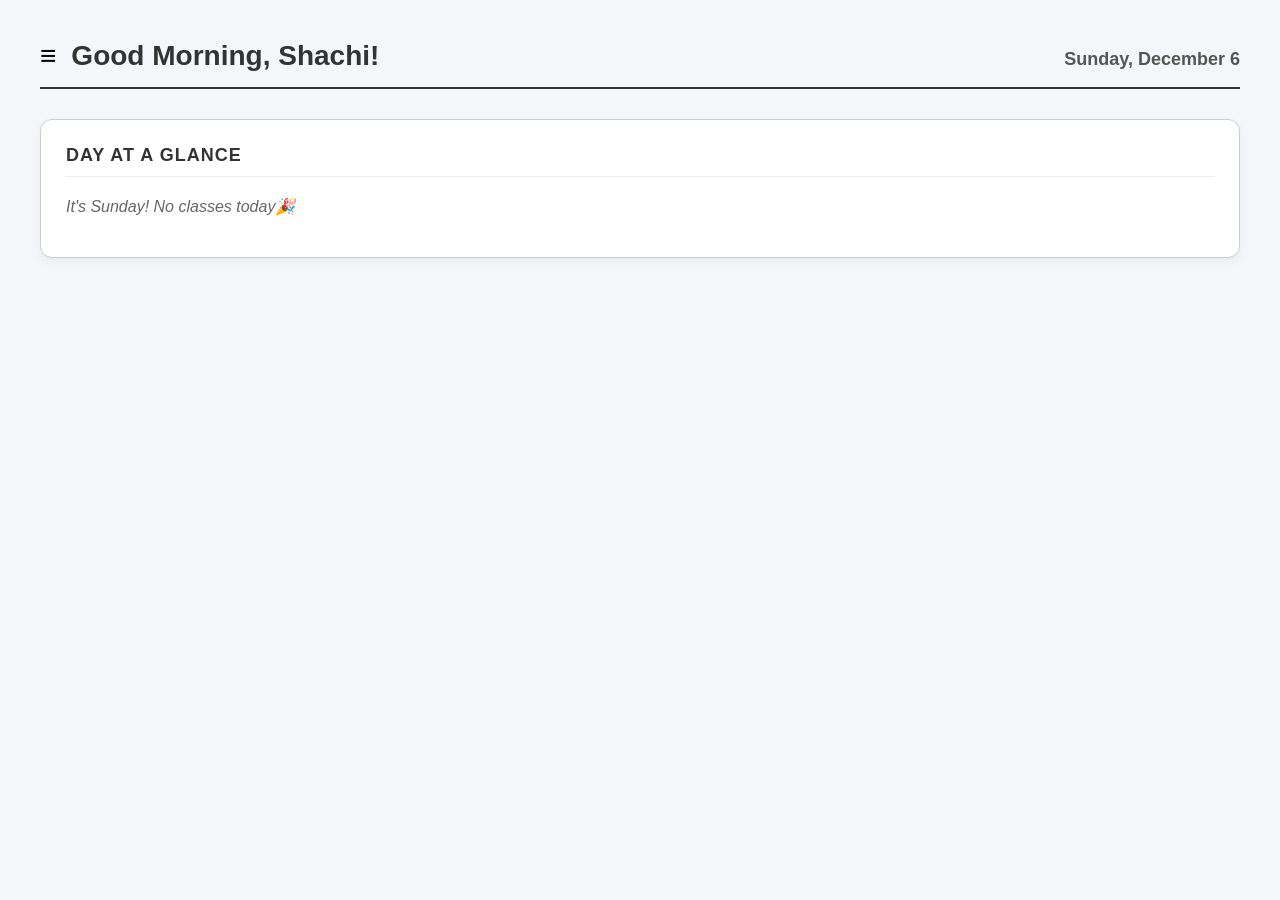
==== frontend/index.html @ 5a5233c6 "check" ====
<!DOCTYPE html>
<html lang="en">
<head>
    <meta charset="UTF-8">
    <meta name="viewport" content="width=device-width, initial-scale=1.0">
    <title>Campus Companion - Home</title>
    <style>
        /* General Reset */
        body {
            margin: 0;
            font-family: 'Segoe UI', Tahoma, Geneva, Verdana, sans-serif;
            background-color: #f4f6f9;
            display: flex;
            height: 100vh;
            overflow: hidden;
        }

        /* Sidebar Styles (Collapsible) */
        .sidebar {
            width: 250px;
            background-color: #fff;
            border-right: 1px solid #ddd;
            padding: 20px 0;
            transition: width 0.3s ease, padding 0.3s ease;
            white-space: nowrap;
            overflow: hidden;
            display: flex;
            flex-direction: column;
        }
        /* Collapsed state */
        .sidebar.collapsed {
            width: 0;
            padding: 0;
            border-right: none;
        }

        .sidebar h2 {
            text-align: center;
            color: #333;
            margin-bottom: 30px;
            font-size: 20px;
        }
        .nav-item {
            padding: 15px 25px;
            color: #555;
            cursor: pointer;
            font-weight: 500;
            text-decoration: none;
            display: block;
        }
        .nav-item.active {
            background-color: #eef2f6;
            color: #1a73e8;
            border-radius: 0 25px 25px 0;
            margin-right: 20px;
        }

        /* Main Content */
        .main-content {
            flex-grow: 1;
            padding: 40px;
            overflow-y: auto;
            transition: margin-left 0.3s ease;
        }

        /* Header Area */
        .header-section {
            display: flex;
            justify-content: space-between;
            align-items: baseline;
            border-bottom: 2px solid #333;
            padding-bottom: 15px;
            margin-bottom: 30px;
        }
        .greeting-container {
            display: flex;
            align-items: center;
            gap: 15px;
        }
        .menu-icon {
            font-size: 28px;
            cursor: pointer;
            user-select: none;
        }
        .header-section h1 {
            margin: 0;
            color: #333;
            font-size: 28px;
        }
        .date-display {
            font-size: 18px;
            color: #555;
            font-weight: 600;
        }

        /* Day At A Glance Card */
        .glance-card {
            background-color: #fff;
            border: 1px solid #ccc;
            border-radius: 12px;
            padding: 25px;
            box-shadow: 0 4px 10px rgba(0,0,0,0.05);
        }
        .glance-card h3 {
            margin-top: 0;
            margin-bottom: 20px;
            color: #333;
            font-size: 18px;
            text-transform: uppercase;
            letter-spacing: 1px;
            border-bottom: 1px solid #eee;
            padding-bottom: 10px;
        }

        /* Dynamic Class Items */
        .class-item {
            background-color: #f1f4f9;
            border-radius: 8px;
            padding: 20px;
            margin-bottom: 15px;
            display: flex;
            flex-direction: column;
            gap: 10px;
        }
        .class-title {
            font-size: 18px;
            font-weight: bold;
            color: #333;
            margin: 0;
        }
        .class-prof {
            font-size: 14px;
            color: #555;
            margin: 0;
        }
        .button-group {
            display: flex;
            gap: 10px;
            margin-top: 5px;
        }
        .action-btn {
            background-color: #fff;
            border: 1px solid #333;
            padding: 8px 16px;
            border-radius: 5px;
            cursor: pointer;
            font-weight: 600;
            font-size: 13px;
            transition: 0.2s;
        }
        .action-btn:hover {
            background-color: #333;
            color: #fff;
        }
        .no-classes {
            color: #666;
            font-size: 16px;
            font-style: italic;
        }
    </style>
</head>
<body>

    <div class="sidebar collapsed" id="sidebar">
        <h2>🎓 HOME</h2>
        
        <a href="index.html" class="nav-item active">Dashboard</a> 
        <a href="timetable.html" class="nav-item">Timetable</a> 
        <a href="syllabus.html" class="nav-item">Syllabus</a>
        <a href="#" class="nav-item">Announcements</a>
        <a href="#" class="nav-item">Assignments tracker</a>
        <a href="#" class="nav-item">Academic calendar</a>
        <a href="#" class="nav-item">Resources</a>
    </div>

    <div class="main-content">
        
        <div class="header-section">
            <div class="greeting-container">
                <i class="menu-icon" onclick="toggleSidebar()">≡</i>
                <h1 id="greeting">Good Morning, Shachi!</h1>
            </div>
            <div class="date-display" id="current-date">Sunday, 28 June</div>
        </div>

        <div class="glance-card">
            <h3>Day At A Glance</h3>
            
            <div id="todays-classes">
                </div>
        </div>

    </div>

    <script>
        // --- 1. Sidebar Toggle Logic ---
        function toggleSidebar() {
            const sidebar = document.getElementById('sidebar');
            sidebar.classList.toggle('collapsed');
        }

        // --- 2. Dynamic Date & Greeting Logic ---
        const today = new Date();
        
        // Format Date: "Sunday, 28 June"
        const dateOptions = { weekday: 'long', day: 'numeric', month: 'long' };
        document.getElementById('current-date').innerText = today.toLocaleDateString('en-US', dateOptions);

        // Dynamic Greeting based on time
        const hour = today.getHours();
        let greetingText = "Good Evening";
        if (hour < 12) greetingText = "Good Morning";
        else if (hour < 18) greetingText = "Good Afternoon";
        document.getElementById('greeting').innerText = `${greetingText}, Shachi!`;

        // --- 3. Timetable Data (Biotech Section K) ---
        const timetableData = {
            "Monday": [
                { subject: "[MAN12101] Mathematics-II (L)", time: "09:00 AM - 10:00 AM", prof: "Dr. Naren Bag" },
                { subject: "[EAN12700] Professional Ethics (L)", time: "10:00 AM - 11:00 AM", prof: "Dr. Mitu Mandal" },
                { subject: "[MEN12602] Workshop & Mfg (P)", time: "11:00 AM - 01:00 PM", prof: "Insert Prof Name" },
                { subject: "[MAN12101] Mathematics-II (T)", time: "03:00 PM - 04:00 PM", prof: "Insert Prof Name" },
                { subject: "[MEN12602] Workshop & Mfg (L)", time: "04:00 PM - 05:00 PM", prof: "Insert Prof Name" },
                { subject: "[CSN12401] Data Structures (L)", time: "05:00 PM - 06:00 PM", prof: "Insert Prof Name" }
            ],
            "Tuesday": [
                { subject: "[CSN12601] AI and ML (P)", time: "09:00 AM - 11:00 AM", prof: "Insert Prof Name" },
                { subject: "[CSN12401] Data Structures (P)", time: "04:00 PM - 06:00 PM", prof: "Insert Prof Name" }
            ],
            "Wednesday": [
                { subject: "[EAN12700] Professional Ethics (L)", time: "09:00 AM - 10:00 AM", prof: "Insert Prof Name" },
                { subject: "[BTN12101] Biosafety & Bioethics (L)", time: "10:00 AM - 11:00 AM", prof: "Insert Prof Name" },
                { subject: "[PHN12503] Engineering Physics-3 (L)", time: "11:00 AM - 12:00 PM", prof: "Insert Prof Name" },
                { subject: "[PHN12503] Engineering Physics-3 (P)", time: "03:00 PM - 05:00 PM", prof: "Insert Prof Name" },
                { subject: "[CSN12401] Data Structures (L)", time: "05:00 PM - 06:00 PM", prof: "Insert Prof Name" }
            ],
            "Thursday": [
                { subject: "[CSN12601] AI and ML (L)", time: "11:00 AM - 12:00 PM", prof: "Insert Prof Name" },
                { subject: "[BTN12101] Biosafety & Bioethics (L)", time: "12:00 PM - 01:00 PM", prof: "Insert Prof Name" },
                { subject: "[PHN12503] Engineering Physics-3 (L)", time: "04:00 PM - 05:00 PM", prof: "Insert Prof Name" },
                { subject: "[MAN12101] Mathematics-II (L)", time: "05:00 PM - 06:00 PM", prof: "Insert Prof Name" }
            ],
            "Friday": [
                { subject: "[CSN12601] AI and ML (L)", time: "09:00 AM - 10:00 AM", prof: "Insert Prof Name" },
                { subject: "[PHN12503] Engineering Physics-3 (L)", time: "10:00 AM - 11:00 AM", prof: "Insert Prof Name" },
                { subject: "[MEN12602] Workshop & Mfg (P)", time: "11:00 AM - 01:00 PM", prof: "Insert Prof Name" },
                { subject: "[MAN12101] Mathematics-II (L)", time: "02:00 PM - 03:00 PM", prof: "Insert Prof Name" },
                { subject: "[BTN12101] Biosafety & Bioethics (T)", time: "03:00 PM - 04:00 PM", prof: "Insert Prof Name" }
            ]
        };

        // --- 4. Render Today's Classes ---
        const dayName = today.toLocaleDateString('en-US', { weekday: 'long' });
        const container = document.getElementById('todays-classes');
        
        const todaysSchedule = timetableData[dayName];

        if (todaysSchedule && todaysSchedule.length > 0) {
            container.innerHTML = ''; // Clear fallback content
            todaysSchedule.forEach(cls => {
                const classHTML = `
                    <div class="class-item">
                        <h4 class="class-title">${cls.subject} (${cls.time})</h4>
                        <p class="class-prof"><strong>Prof:</strong> ${cls.prof}</p>
                        <div class="button-group">
                            <button class="action-btn">Assignment</button>
                        </div>
                    </div>
                `;
                container.innerHTML += classHTML;
            });
        } else {
            // Fallback for Saturday/Sunday
            container.innerHTML = `<p class="no-classes">It's ${dayName}! No classes today🎉</p>`;
        }
    </script>
</body>
</html>
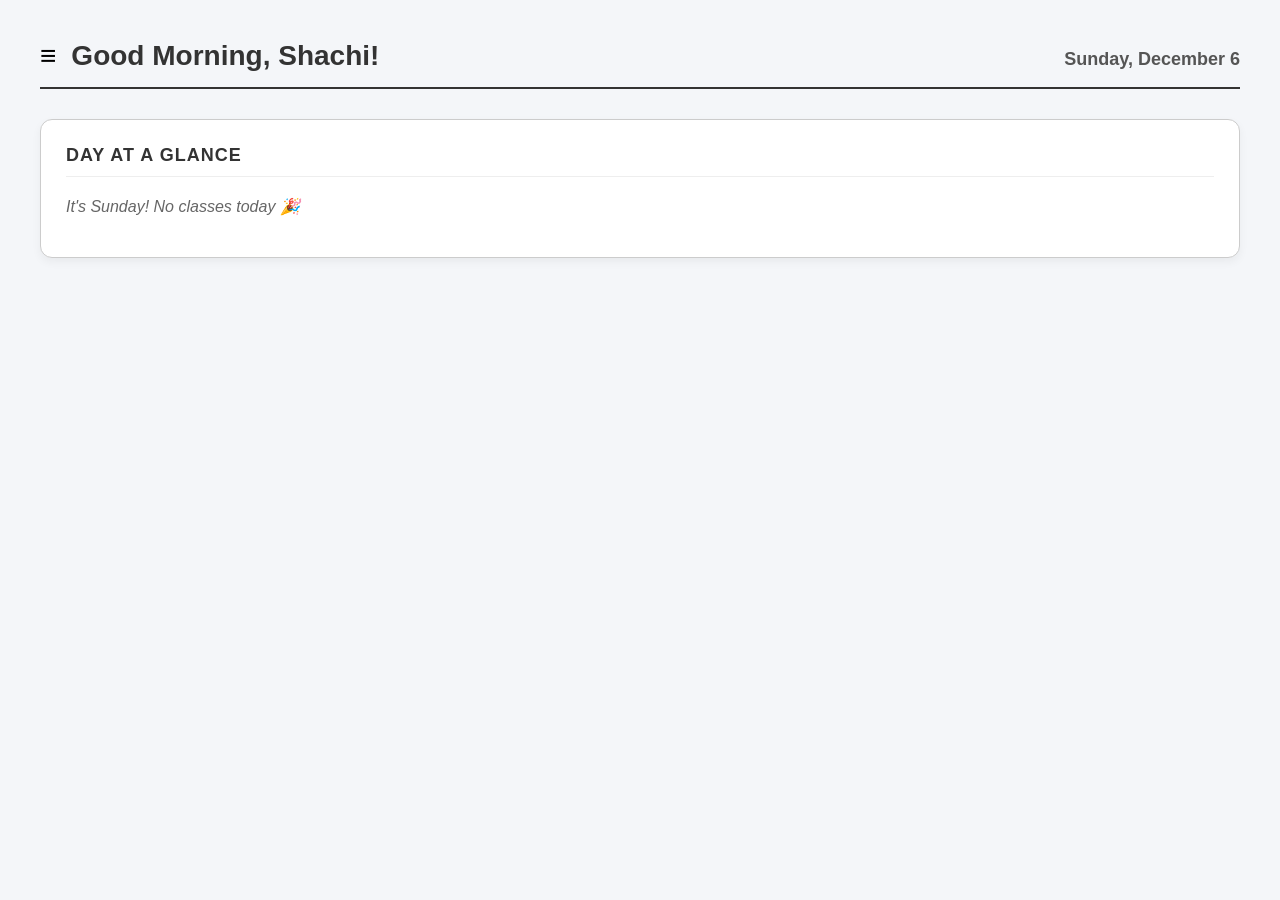
==== commit 21d6f2ad: "Syllabus added" ====
--- a/frontend/index.html
+++ b/frontend/index.html
@@ -6,166 +6,43 @@
     <title>Campus Companion - Home</title>
     <style>
         /* General Reset */
-        body {
-            margin: 0;
-            font-family: 'Segoe UI', Tahoma, Geneva, Verdana, sans-serif;
-            background-color: #f4f6f9;
-            display: flex;
-            height: 100vh;
-            overflow: hidden;
-        }
+        body { margin: 0; font-family: 'Segoe UI', Tahoma, Geneva, Verdana, sans-serif; background-color: #f4f6f9; display: flex; height: 100vh; overflow: hidden; }
 
-        /* Sidebar Styles (Collapsible) */
-        .sidebar {
-            width: 250px;
-            background-color: #fff;
-            border-right: 1px solid #ddd;
-            padding: 20px 0;
-            transition: width 0.3s ease, padding 0.3s ease;
-            white-space: nowrap;
-            overflow: hidden;
-            display: flex;
-            flex-direction: column;
-        }
-        /* Collapsed state */
-        .sidebar.collapsed {
-            width: 0;
-            padding: 0;
-            border-right: none;
-        }
-
-        .sidebar h2 {
-            text-align: center;
-            color: #333;
-            margin-bottom: 30px;
-            font-size: 20px;
-        }
-        .nav-item {
-            padding: 15px 25px;
-            color: #555;
-            cursor: pointer;
-            font-weight: 500;
-            text-decoration: none;
-            display: block;
-        }
-        .nav-item.active {
-            background-color: #eef2f6;
-            color: #1a73e8;
-            border-radius: 0 25px 25px 0;
-            margin-right: 20px;
-        }
+        /* Sidebar Styles */
+        .sidebar { width: 250px; background-color: #fff; border-right: 1px solid #ddd; padding: 20px 0; transition: width 0.3s ease, padding 0.3s ease; white-space: nowrap; overflow: hidden; display: flex; flex-direction: column; flex-shrink: 0; }
+        .sidebar.collapsed { width: 0; padding: 0; border-right: none; }
+        .sidebar h2 { text-align: center; color: #333; margin-bottom: 30px; font-size: 20px; }
+        .nav-item { padding: 15px 25px; color: #555; cursor: pointer; font-weight: 500; text-decoration: none; display: block; }
+        .nav-item.active { background-color: #eef2f6; color: #1a73e8; border-radius: 0 25px 25px 0; margin-right: 20px; }
 
         /* Main Content */
-        .main-content {
-            flex-grow: 1;
-            padding: 40px;
-            overflow-y: auto;
-            transition: margin-left 0.3s ease;
-        }
-
-        /* Header Area */
-        .header-section {
-            display: flex;
-            justify-content: space-between;
-            align-items: baseline;
-            border-bottom: 2px solid #333;
-            padding-bottom: 15px;
-            margin-bottom: 30px;
-        }
-        .greeting-container {
-            display: flex;
-            align-items: center;
-            gap: 15px;
-        }
-        .menu-icon {
-            font-size: 28px;
-            cursor: pointer;
-            user-select: none;
-        }
-        .header-section h1 {
-            margin: 0;
-            color: #333;
-            font-size: 28px;
-        }
-        .date-display {
-            font-size: 18px;
-            color: #555;
-            font-weight: 600;
-        }
+        .main-content { flex-grow: 1; padding: 40px; overflow-y: auto; transition: margin-left 0.3s ease; }
+        .header-section { display: flex; justify-content: space-between; align-items: baseline; border-bottom: 2px solid #333; padding-bottom: 15px; margin-bottom: 30px; }
+        .greeting-container { display: flex; align-items: center; gap: 15px; }
+        .menu-icon { font-size: 28px; cursor: pointer; user-select: none; }
+        .header-section h1 { margin: 0; color: #333; font-size: 28px; }
+        .date-display { font-size: 18px; color: #555; font-weight: 600; }
 
         /* Day At A Glance Card */
-        .glance-card {
-            background-color: #fff;
-            border: 1px solid #ccc;
-            border-radius: 12px;
-            padding: 25px;
-            box-shadow: 0 4px 10px rgba(0,0,0,0.05);
-        }
-        .glance-card h3 {
-            margin-top: 0;
-            margin-bottom: 20px;
-            color: #333;
-            font-size: 18px;
-            text-transform: uppercase;
-            letter-spacing: 1px;
-            border-bottom: 1px solid #eee;
-            padding-bottom: 10px;
-        }
+        .glance-card { background-color: #fff; border: 1px solid #ccc; border-radius: 12px; padding: 25px; box-shadow: 0 4px 10px rgba(0,0,0,0.05); }
+        .glance-card h3 { margin-top: 0; margin-bottom: 20px; color: #333; font-size: 18px; text-transform: uppercase; letter-spacing: 1px; border-bottom: 1px solid #eee; padding-bottom: 10px; }
 
         /* Dynamic Class Items */
-        .class-item {
-            background-color: #f1f4f9;
-            border-radius: 8px;
-            padding: 20px;
-            margin-bottom: 15px;
-            display: flex;
-            flex-direction: column;
-            gap: 10px;
-        }
-        .class-title {
-            font-size: 18px;
-            font-weight: bold;
-            color: #333;
-            margin: 0;
-        }
-        .class-prof {
-            font-size: 14px;
-            color: #555;
-            margin: 0;
-        }
-        .button-group {
-            display: flex;
-            gap: 10px;
-            margin-top: 5px;
-        }
-        .action-btn {
-            background-color: #fff;
-            border: 1px solid #333;
-            padding: 8px 16px;
-            border-radius: 5px;
-            cursor: pointer;
-            font-weight: 600;
-            font-size: 13px;
-            transition: 0.2s;
-        }
-        .action-btn:hover {
-            background-color: #333;
-            color: #fff;
-        }
-        .no-classes {
-            color: #666;
-            font-size: 16px;
-            font-style: italic;
-        }
+        .class-item { background-color: #f1f4f9; border-radius: 8px; padding: 20px; margin-bottom: 15px; display: flex; flex-direction: column; gap: 10px; }
+        .class-title { font-size: 18px; font-weight: bold; color: #333; margin: 0; }
+        .class-prof { font-size: 14px; color: #555; margin: 0; }
+        .button-group { display: flex; gap: 10px; margin-top: 5px; }
+        .action-btn { background-color: #fff; border: 1px solid #333; padding: 8px 16px; border-radius: 5px; cursor: pointer; font-weight: 600; font-size: 13px; transition: 0.2s; }
+        .action-btn:hover { background-color: #333; color: #fff; }
+        .no-classes { color: #666; font-size: 16px; font-style: italic; }
     </style>
 </head>
 <body>
 
     <div class="sidebar collapsed" id="sidebar">
         <h2>🎓 HOME</h2>
-        
-        <a href="index.html" class="nav-item active">Dashboard</a> 
-        <a href="timetable.html" class="nav-item">Timetable</a> 
+        <a href="index.html" class="nav-item active">Dashboard</a>
+        <a href="timetable.html" class="nav-item">Timetable</a>
         <a href="syllabus.html" class="nav-item">Syllabus</a>
         <a href="#" class="nav-item">Announcements</a>
         <a href="#" class="nav-item">Assignments tracker</a>
@@ -174,7 +51,6 @@
     </div>
 
     <div class="main-content">
-        
         <div class="header-section">
             <div class="greeting-container">
                 <i class="menu-icon" onclick="toggleSidebar()">≡</i>
@@ -185,39 +61,30 @@
 
         <div class="glance-card">
             <h3>Day At A Glance</h3>
-            
-            <div id="todays-classes">
-                </div>
+            <div id="todays-classes"></div>
         </div>
-
     </div>
 
     <script>
-        // --- 1. Sidebar Toggle Logic ---
         function toggleSidebar() {
             const sidebar = document.getElementById('sidebar');
             sidebar.classList.toggle('collapsed');
         }
 
-        // --- 2. Dynamic Date & Greeting Logic ---
         const today = new Date();
-        
-        // Format Date: "Sunday, 28 June"
         const dateOptions = { weekday: 'long', day: 'numeric', month: 'long' };
         document.getElementById('current-date').innerText = today.toLocaleDateString('en-US', dateOptions);
 
-        // Dynamic Greeting based on time
         const hour = today.getHours();
         let greetingText = "Good Evening";
         if (hour < 12) greetingText = "Good Morning";
         else if (hour < 18) greetingText = "Good Afternoon";
         document.getElementById('greeting').innerText = `${greetingText}, Shachi!`;
 
-        // --- 3. Timetable Data (Biotech Section K) ---
         const timetableData = {
             "Monday": [
-                { subject: "[MAN12101] Mathematics-II (L)", time: "09:00 AM - 10:00 AM", prof: "Dr. Naren Bag" },
-                { subject: "[EAN12700] Professional Ethics (L)", time: "10:00 AM - 11:00 AM", prof: "Dr. Mitu Mandal" },
+                { subject: "[MAN12101] Mathematics-II (L)", time: "09:00 AM - 10:00 AM", prof: "Insert Prof Name" },
+                { subject: "[EAN12700] Professional Ethics (L)", time: "10:00 AM - 11:00 AM", prof: "Insert Prof Name" },
                 { subject: "[MEN12602] Workshop & Mfg (P)", time: "11:00 AM - 01:00 PM", prof: "Insert Prof Name" },
                 { subject: "[MAN12101] Mathematics-II (T)", time: "03:00 PM - 04:00 PM", prof: "Insert Prof Name" },
                 { subject: "[MEN12602] Workshop & Mfg (L)", time: "04:00 PM - 05:00 PM", prof: "Insert Prof Name" },
@@ -249,14 +116,12 @@
             ]
         };
 
-        // --- 4. Render Today's Classes ---
         const dayName = today.toLocaleDateString('en-US', { weekday: 'long' });
         const container = document.getElementById('todays-classes');
-        
         const todaysSchedule = timetableData[dayName];
 
         if (todaysSchedule && todaysSchedule.length > 0) {
-            container.innerHTML = ''; // Clear fallback content
+            container.innerHTML = ''; 
             todaysSchedule.forEach(cls => {
                 const classHTML = `
                     <div class="class-item">
@@ -270,8 +135,7 @@
                 container.innerHTML += classHTML;
             });
         } else {
-            // Fallback for Saturday/Sunday
-            container.innerHTML = `<p class="no-classes">It's ${dayName}! No classes today🎉</p>`;
+            container.innerHTML = `<p class="no-classes">It's ${dayName}! No classes today 🎉</p>`;
         }
     </script>
 </body>
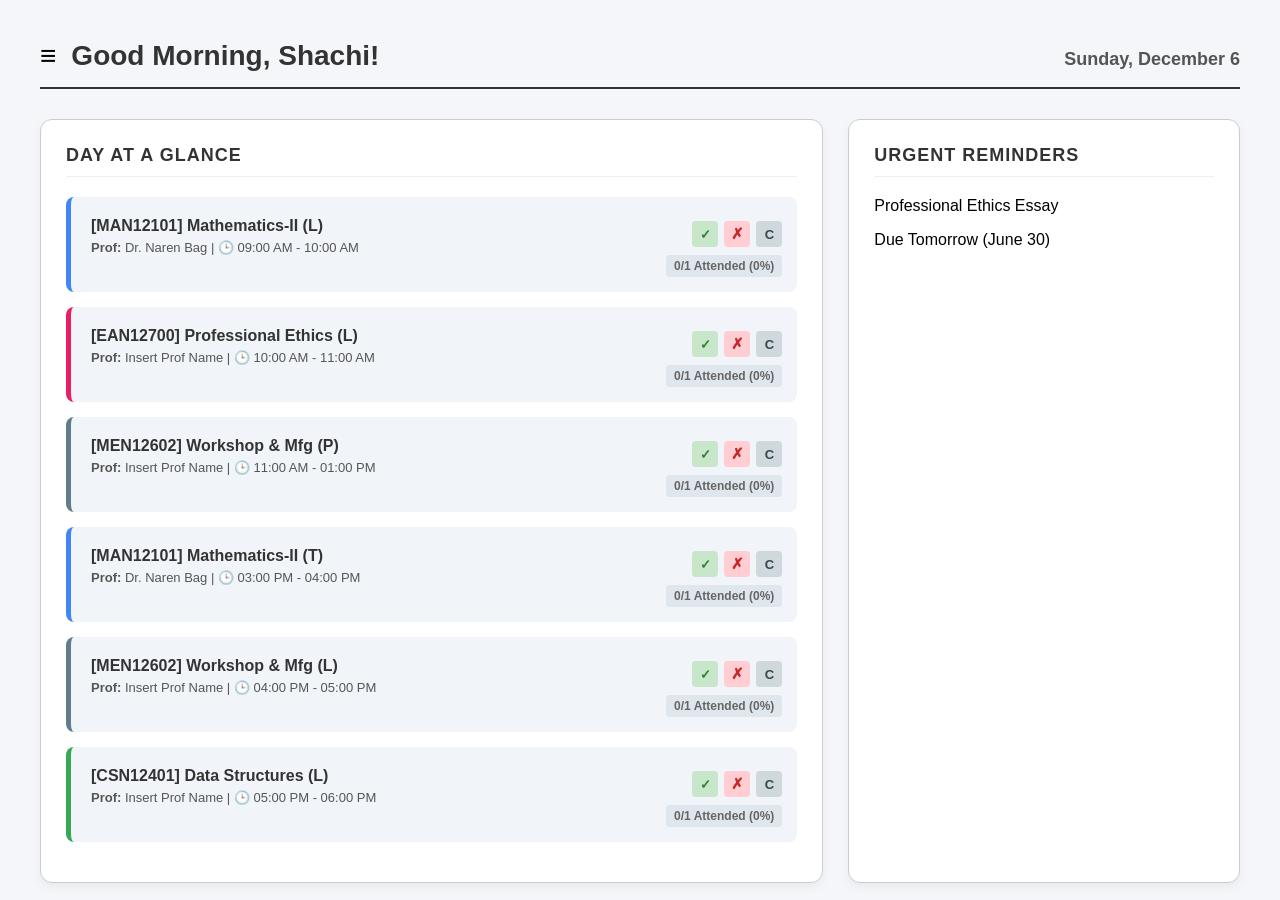
==== commit 109fd2cb: "attendance" ====
--- a/frontend/index.html
+++ b/frontend/index.html
@@ -5,10 +5,8 @@
     <meta name="viewport" content="width=device-width, initial-scale=1.0">
     <title>Campus Companion - Home</title>
     <style>
-        /* General Reset */
+        /* General Reset & Sidebar */
         body { margin: 0; font-family: 'Segoe UI', Tahoma, Geneva, Verdana, sans-serif; background-color: #f4f6f9; display: flex; height: 100vh; overflow: hidden; }
-
-        /* Sidebar Styles */
         .sidebar { width: 250px; background-color: #fff; border-right: 1px solid #ddd; padding: 20px 0; transition: width 0.3s ease, padding 0.3s ease; white-space: nowrap; overflow: hidden; display: flex; flex-direction: column; flex-shrink: 0; }
         .sidebar.collapsed { width: 0; padding: 0; border-right: none; }
         .sidebar h2 { text-align: center; color: #333; margin-bottom: 30px; font-size: 20px; }
@@ -23,18 +21,67 @@
         .header-section h1 { margin: 0; color: #333; font-size: 28px; }
         .date-display { font-size: 18px; color: #555; font-weight: 600; }
 
-        /* Day At A Glance Card */
-        .glance-card { background-color: #fff; border: 1px solid #ccc; border-radius: 12px; padding: 25px; box-shadow: 0 4px 10px rgba(0,0,0,0.05); }
-        .glance-card h3 { margin-top: 0; margin-bottom: 20px; color: #333; font-size: 18px; text-transform: uppercase; letter-spacing: 1px; border-bottom: 1px solid #eee; padding-bottom: 10px; }
+        /* Dashboard Split Layout */
+        .dashboard-grid { display: grid; grid-template-columns: 2fr 1fr; gap: 25px; }
+
+        /* Cards */
+        .card-container { background-color: #fff; border: 1px solid #ccc; border-radius: 12px; padding: 25px; box-shadow: 0 4px 10px rgba(0,0,0,0.05); }
+        .card-container h3 { margin-top: 0; margin-bottom: 20px; color: #333; font-size: 18px; text-transform: uppercase; letter-spacing: 1px; border-bottom: 1px solid #eee; padding-bottom: 10px; }
+
+        /* Palette */
+        .color-math { border-left-color: #4285f4 !important; }       
+        .color-dsa { border-left-color: #34a853 !important; }        
+        .color-physics { border-left-color: #fbbc05 !important; }    
+        .color-ai { border-left-color: #ea4335 !important; }         
+        .color-bioethics { border-left-color: #9c27b0 !important; }  
+        .color-ethics { border-left-color: #e91e63 !important; }     
+        .color-workshop { border-left-color: #607d8b !important; }   
 
         /* Dynamic Class Items */
-        .class-item { background-color: #f1f4f9; border-radius: 8px; padding: 20px; margin-bottom: 15px; display: flex; flex-direction: column; gap: 10px; }
-        .class-title { font-size: 18px; font-weight: bold; color: #333; margin: 0; }
-        .class-prof { font-size: 14px; color: #555; margin: 0; }
-        .button-group { display: flex; gap: 10px; margin-top: 5px; }
-        .action-btn { background-color: #fff; border: 1px solid #333; padding: 8px 16px; border-radius: 5px; cursor: pointer; font-weight: 600; font-size: 13px; transition: 0.2s; }
-        .action-btn:hover { background-color: #333; color: #fff; }
-        .no-classes { color: #666; font-size: 16px; font-style: italic; }
+        .class-item { 
+            position: relative; background-color: #f1f4f9; border-radius: 8px; 
+            padding: 20px 140px 25px 20px; 
+            min-height: 50px;
+            margin-bottom: 15px; display: flex; flex-direction: column; gap: 5px; border-left: 5px solid #ccc; 
+            transition: all 0.3s ease;
+        }
+        .class-title { font-size: 16px; font-weight: bold; color: #333; margin: 0; }
+        .class-prof { font-size: 13px; color: #555; margin: 0; }
+        
+        /* Conditional Visual States */
+        .class-item.status-attended { background-color: #e8f5e9 !important; opacity: 0.8; }
+        .class-item.status-attended .class-title { text-decoration: line-through; color: #2e7d32; }
+
+        .class-item.status-absent { background-color: #ffebee !important; opacity: 0.8; }
+        .class-item.status-absent .class-title { text-decoration: line-through; color: #c62828; }
+
+        .class-item.status-cancelled { background-color: #e0e0e0 !important; opacity: 0.6; }
+        .class-item.status-cancelled .class-title { text-decoration: line-through; color: #616161; }
+
+        /* UI Controls */
+        .status-container { position: absolute; bottom: 15px; right: 15px; display: flex; flex-direction: column; align-items: flex-end; gap: 8px; }
+        .class-controls { display: flex; gap: 6px; }
+        
+        .btn-action { 
+            border: none; border-radius: 4px; width: 26px; height: 26px; font-size: 13px; font-weight: bold; 
+            cursor: pointer; display: flex; align-items: center; justify-content: center; padding: 0; 
+            transition: 0.2s;
+        }
+        
+        /* Buttons */
+        .btn-tick { background: #c8e6c9; color: #2e7d32; }
+        .btn-tick:hover { background: #a5d6a7; }
+        .class-item.status-attended .btn-tick { background: #2e7d32; color: #fff; }
+        
+        .btn-absent { background: #ffcdd2; color: #c62828; font-size: 15px; }
+        .btn-absent:hover { background: #ef9a9a; }
+        .class-item.status-absent .btn-absent { background: #c62828; color: #fff; }
+        
+        .btn-cancel-class { background: #cfd8dc; color: #37474f; }
+        .btn-cancel-class:hover { background: #b0bec5; }
+        .class-item.status-cancelled .btn-cancel-class { background: #37474f; color: #fff; }
+
+        .attendance-stats { font-size: 12px; font-weight: 700; color: #666; background: #e0e6ed; padding: 4px 8px; border-radius: 4px; }
     </style>
 </head>
 <body>
@@ -59,83 +106,108 @@
             <div class="date-display" id="current-date">Sunday, 28 June</div>
         </div>
 
-        <div class="glance-card">
-            <h3>Day At A Glance</h3>
-            <div id="todays-classes"></div>
+        <div class="dashboard-grid">
+            <div class="card-container">
+                <h3>Day At A Glance</h3>
+                <div id="todays-classes"></div>
+            </div>
+
+            <div class="card-container">
+                <h3>Urgent Reminders</h3>
+                <div id="urgent-reminders">
+                    <div class="reminder-item">
+                        <p class="reminder-title">Professional Ethics Essay</p>
+                        <p class="reminder-due">Due Tomorrow (June 30)</p>
+                    </div>
+                </div>
+            </div>
         </div>
     </div>
 
     <script>
-        function toggleSidebar() {
-            const sidebar = document.getElementById('sidebar');
-            sidebar.classList.toggle('collapsed');
-        }
+        function toggleSidebar() { document.getElementById('sidebar').classList.toggle('collapsed'); }
 
         const today = new Date();
         const dateOptions = { weekday: 'long', day: 'numeric', month: 'long' };
         document.getElementById('current-date').innerText = today.toLocaleDateString('en-US', dateOptions);
 
         const hour = today.getHours();
-        let greetingText = "Good Evening";
-        if (hour < 12) greetingText = "Good Morning";
-        else if (hour < 18) greetingText = "Good Afternoon";
+        let greetingText = (hour < 12) ? "Good Morning" : (hour < 18) ? "Good Afternoon" : "Good Evening";
         document.getElementById('greeting').innerText = `${greetingText}, Shachi!`;
 
         const timetableData = {
             "Monday": [
-                { subject: "[MAN12101] Mathematics-II (L)", time: "09:00 AM - 10:00 AM", prof: "Insert Prof Name" },
-                { subject: "[EAN12700] Professional Ethics (L)", time: "10:00 AM - 11:00 AM", prof: "Insert Prof Name" },
-                { subject: "[MEN12602] Workshop & Mfg (P)", time: "11:00 AM - 01:00 PM", prof: "Insert Prof Name" },
-                { subject: "[MAN12101] Mathematics-II (T)", time: "03:00 PM - 04:00 PM", prof: "Insert Prof Name" },
-                { subject: "[MEN12602] Workshop & Mfg (L)", time: "04:00 PM - 05:00 PM", prof: "Insert Prof Name" },
-                { subject: "[CSN12401] Data Structures (L)", time: "05:00 PM - 06:00 PM", prof: "Insert Prof Name" }
-            ],
-            "Tuesday": [
-                { subject: "[CSN12601] AI and ML (P)", time: "09:00 AM - 11:00 AM", prof: "Insert Prof Name" },
-                { subject: "[CSN12401] Data Structures (P)", time: "04:00 PM - 06:00 PM", prof: "Insert Prof Name" }
-            ],
-            "Wednesday": [
-                { subject: "[EAN12700] Professional Ethics (L)", time: "09:00 AM - 10:00 AM", prof: "Insert Prof Name" },
-                { subject: "[BTN12101] Biosafety & Bioethics (L)", time: "10:00 AM - 11:00 AM", prof: "Insert Prof Name" },
-                { subject: "[PHN12503] Engineering Physics-3 (L)", time: "11:00 AM - 12:00 PM", prof: "Insert Prof Name" },
-                { subject: "[PHN12503] Engineering Physics-3 (P)", time: "03:00 PM - 05:00 PM", prof: "Insert Prof Name" },
-                { subject: "[CSN12401] Data Structures (L)", time: "05:00 PM - 06:00 PM", prof: "Insert Prof Name" }
-            ],
-            "Thursday": [
-                { subject: "[CSN12601] AI and ML (L)", time: "11:00 AM - 12:00 PM", prof: "Insert Prof Name" },
-                { subject: "[BTN12101] Biosafety & Bioethics (L)", time: "12:00 PM - 01:00 PM", prof: "Insert Prof Name" },
-                { subject: "[PHN12503] Engineering Physics-3 (L)", time: "04:00 PM - 05:00 PM", prof: "Insert Prof Name" },
-                { subject: "[MAN12101] Mathematics-II (L)", time: "05:00 PM - 06:00 PM", prof: "Insert Prof Name" }
-            ],
-            "Friday": [
-                { subject: "[CSN12601] AI and ML (L)", time: "09:00 AM - 10:00 AM", prof: "Insert Prof Name" },
-                { subject: "[PHN12503] Engineering Physics-3 (L)", time: "10:00 AM - 11:00 AM", prof: "Insert Prof Name" },
-                { subject: "[MEN12602] Workshop & Mfg (P)", time: "11:00 AM - 01:00 PM", prof: "Insert Prof Name" },
-                { subject: "[MAN12101] Mathematics-II (L)", time: "02:00 PM - 03:00 PM", prof: "Insert Prof Name" },
-                { subject: "[BTN12101] Biosafety & Bioethics (T)", time: "03:00 PM - 04:00 PM", prof: "Insert Prof Name" }
+                { subject: "[MAN12101] Mathematics-II (L)", time: "09:00 AM - 10:00 AM", prof: "Dr. Naren Bag", theme: "color-math", attended: 0, total: 1 },
+                { subject: "[EAN12700] Professional Ethics (L)", time: "10:00 AM - 11:00 AM", prof: "Insert Prof Name", theme: "color-ethics", attended: 0, total: 1 },
+                { subject: "[MEN12602] Workshop & Mfg (P)", time: "11:00 AM - 01:00 PM", prof: "Insert Prof Name", theme: "color-workshop", attended: 0, total: 1 },
+                { subject: "[MAN12101] Mathematics-II (T)", time: "03:00 PM - 04:00 PM", prof: "Dr. Naren Bag", theme: "color-math", attended: 0, total: 1 },
+                { subject: "[MEN12602] Workshop & Mfg (L)", time: "04:00 PM - 05:00 PM", prof: "Insert Prof Name", theme: "color-workshop", attended: 0, total: 1 },
+                { subject: "[CSN12401] Data Structures (L)", time: "05:00 PM - 06:00 PM", prof: "Insert Prof Name", theme: "color-dsa", attended: 0, total: 1 }
             ]
         };
 
+        function toggleButtonState(clickedState, uniqueId, baseAttended, baseTotal, statsId, itemId) {
+            const currentState = localStorage.getItem(uniqueId) || 'pending';
+            const newState = (currentState === clickedState) ? 'pending' : clickedState;
+            localStorage.setItem(uniqueId, newState);
+            applyState(uniqueId, newState, baseAttended, baseTotal, statsId, itemId);
+        }
+
+        function applyState(uniqueId, state, baseAttended, baseTotal, statsId, itemId) {
+            const itemElement = document.getElementById(itemId);
+            const statsElement = document.getElementById(statsId);
+            itemElement.classList.remove('status-attended', 'status-absent', 'status-cancelled');
+
+            let finalAttended = baseAttended;
+            let finalTotal = baseTotal;
+
+            if (state === 'attended') {
+                itemElement.classList.add('status-attended');
+                finalAttended = baseAttended + 1;
+            } else if (state === 'absent') {
+                itemElement.classList.add('status-absent');
+                finalAttended = baseAttended;
+            } else if (state === 'cancelled') {
+                itemElement.classList.add('status-cancelled');
+                finalAttended = baseAttended;
+                finalTotal = baseTotal - 1;
+            }
+
+            const percent = (finalTotal <= 0) ? 0 : Math.round((finalAttended / finalTotal) * 100);
+            statsElement.innerText = `${finalAttended}/${finalTotal} Attended (${percent}%)`;
+        }
+
         const dayName = today.toLocaleDateString('en-US', { weekday: 'long' });
         const container = document.getElementById('todays-classes');
-        const todaysSchedule = timetableData[dayName];
+        const todaysSchedule = timetableData[dayName] || timetableData["Monday"]; 
 
         if (todaysSchedule && todaysSchedule.length > 0) {
             container.innerHTML = ''; 
-            todaysSchedule.forEach(cls => {
+            todaysSchedule.forEach((cls, index) => {
+                const uniqueId = `att-${dayName}-${index}`;
+                const statsId = `stats-${dayName}-${index}`;
+                const itemId = `item-${dayName}-${index}`;
+                
                 const classHTML = `
-                    <div class="class-item">
-                        <h4 class="class-title">${cls.subject} (${cls.time})</h4>
-                        <p class="class-prof"><strong>Prof:</strong> ${cls.prof}</p>
-                        <div class="button-group">
-                            <button class="action-btn">Assignment</button>
+                    <div class="class-item ${cls.theme}" id="${itemId}">
+                        <h4 class="class-title">${cls.subject}</h4>
+                        <p class="class-prof"><strong>Prof:</strong> ${cls.prof} | 🕒 ${cls.time}</p>
+                        
+                        <div class="status-container">
+                            <div class="class-controls">
+                                <button class="btn-action btn-tick" title="Attended" onclick="toggleButtonState('attended', '${uniqueId}', ${cls.attended}, ${cls.total}, '${statsId}', '${itemId}')">✓</button>
+                                <button class="btn-action btn-absent" title="Absent" onclick="toggleButtonState('absent', '${uniqueId}', ${cls.attended}, ${cls.total}, '${statsId}', '${itemId}')">✗</button>
+                                <button class="btn-action btn-cancel-class" title="Class Cancelled" onclick="toggleButtonState('cancelled', '${uniqueId}', ${cls.attended}, ${cls.total}, '${statsId}', '${itemId}')">C</button>
+                            </div>
+                            <div class="attendance-stats" id="${statsId}">${cls.attended}/${cls.total} Attended (0%)</div>
                         </div>
                     </div>
                 `;
                 container.innerHTML += classHTML;
+
+                const savedState = localStorage.getItem(uniqueId) || 'pending';
+                applyState(uniqueId, savedState, cls.attended, cls.total, statsId, itemId);
             });
-        } else {
-            container.innerHTML = `<p class="no-classes">It's ${dayName}! No classes today 🎉</p>`;
         }
     </script>
 </body>
